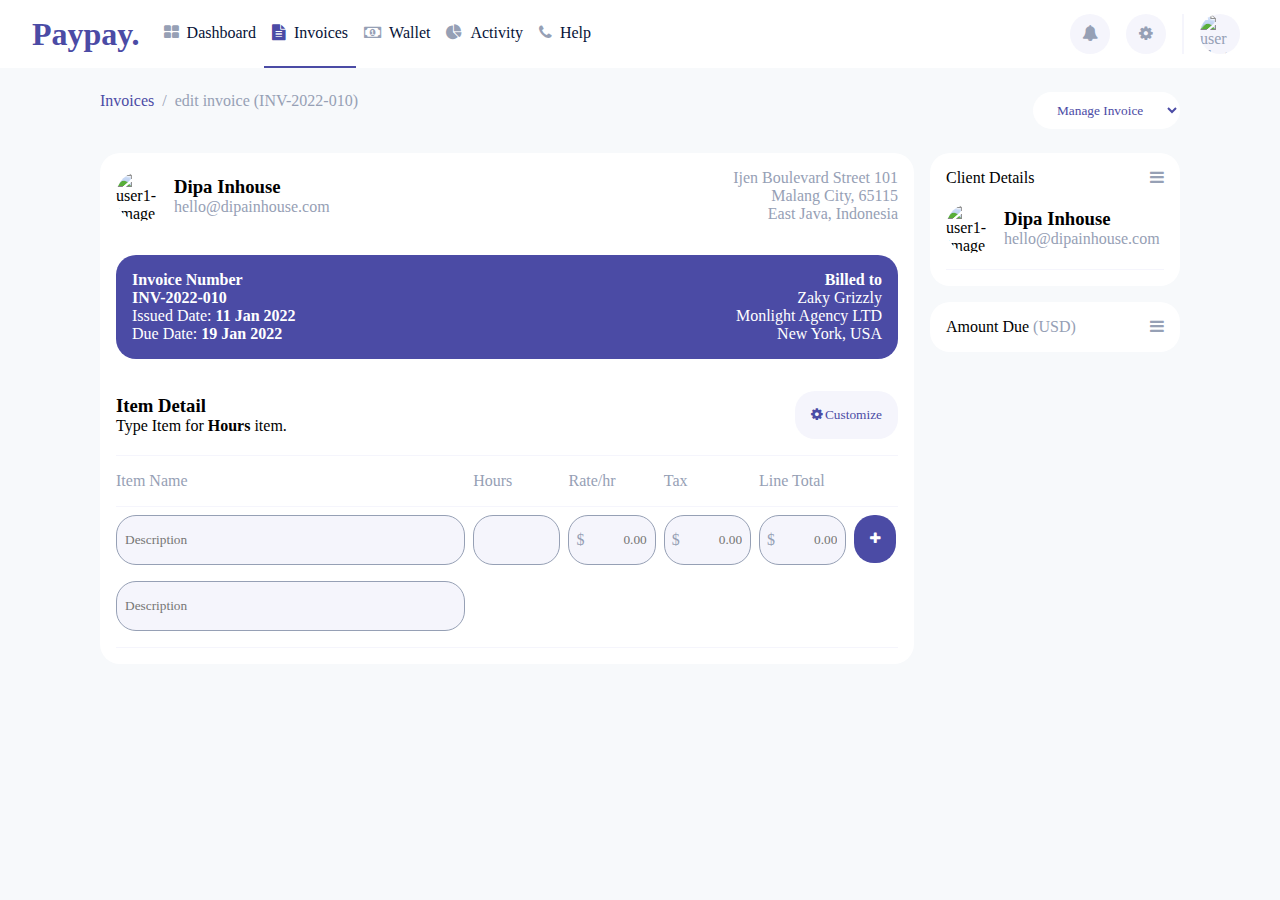
==== 3-paypay/index.html @ 8859565d "feat(setup): first look" ====
<!DOCTYPE html>
<html lang="en">
<head>
  <meta charset="UTF-8">
  <meta http-equiv="X-UA-Compatible" content="IE=edge">
  <meta name="viewport" content="width=device-width, initial-scale=1.0">
  <title>PayPay.</title>
  <link href="//maxcdn.bootstrapcdn.com/font-awesome/4.7.0/css/font-awesome.min.css" rel="stylesheet">
  <link rel="stylesheet" href="./css/style.css">
</head>
<body>
  <nav class="navbar">
    <div class="navbar-logo">
      <h1>Paypay.</h1>
    </div>
    <ul class="navbar-links">
      <li class="navbar-links__item"><a href="#"><i class="fa fa-th-large"></i><span>Dashboard</span></a></li>
      <li class="navbar-links__item active"><a href="#"><i class="fa fa-file-text"></i><span>Invoices</span></a></li>
      <li class="navbar-links__item"><a href="#"><i class="fa fa-money"></i><span>Wallet</span></a></li>
      <li class="navbar-links__item"><a href="#"><i class="fa fa-pie-chart"></i><span>Activity</span></a></li>
      <li class="navbar-links__item"><a href="#"><i class="fa fa-phone"></i><span>Help</span></a></li>
    </ul>

    <ul class="navbar-actions">
      <li class="navbar-actions__item"><a href="#"><i class="fa fa-bell"></i></a></li>
      <li class="navbar-actions__item"><a href="#"><i class="fa fa-cog"></i></a></li>
      <li class="navbar-actions__item separator"></li>
      <li class="navbar-actions__item"><a href="#"><img src="https://randomuser.me/api/portraits/men/93.jpg" alt="user photo"></a></li>
    </ul>
  </nav>
  <div class="container">
    <header>
      <ul class="breadcrumb">
        <li class="breadcrumb__item">Invoices</li>
        <li class="breadcrumb__item">edit invoice (INV-2022-010)</li>
      </ul>
  
      <select name="inv-actions" id="inv-actions" class="inv-actions">
        <option value="" class="inv-actions__item">Manage Invoice</option>
      </select>
    </header>
    <div class="flex gap-1">
      <main class="card flex-1 main-card">
        <div class="flex align-center justify-between">
          <div class="user-profile gap--5 flex align-center">
            <div class="user-image">
              <img src="https://randomuser.me/api/portraits/men/93.jpg" alt="user1-image">
            </div>
            <div class="user-details">
              <h3 class="user-details__name">Dipa Inhouse</h3>
              <p class="user-details__email">hello@dipainhouse.com</p>
            </div>
          </div>
          <ul class="user-address">
            <li class="user-address__item">Ijen Boulevard Street 101</li>
            <li class="user-address__item">Malang City, 65115</li>
            <li class="user-address__item">East Java, Indonesia</li>
          </ul>
        </div>
        <div class="card card-primary my-2 flex align-center justify-between">
          <ul class="text-left">
            <li><b>Invoice Number</b></li>
            <li><b>INV-2022-010</b></li>
            <li>Issued Date: <b>11 Jan 2022</b></li>
            <li>Due Date: <b>19 Jan 2022</b></li>
          </ul>
          <ul class="text-right">
            <li><b>Billed to</b></li>
            <li>Zaky Grizzly</li>
            <li>Monlight Agency LTD</li>
            <li>New York, USA</li>
          </ul>
        </div>
        <div class="table-head flex justify-between align-center my-1">
          <div>
            <h3 class="table-head__title">Item Detail</h3>
            <p class="table-head__subtitle">Type Item for <b>Hours</b> item.</p>
          </div>
          <button class="btn text-primary bg-light-gray"><i class="fa fa-cog"></i> <span>Customize</span></button>
        </div>
        <ul class="table-title border-y py-1 text-gray">
          <li>Item Name</li>
          <li>Hours</li>
          <li>Rate/hr</li>
          <li>Tax</li>
          <li>Line Total</li>
          <li></li>
        </ul>
        <ul class="table-row">
          <li><input type="text" placeholder="Description" class="input"></li>
          <li><input type="text" class="input"></li>
          <li class="input-money"><input type="text" placeholder="0.00" class="input"></li>
          <li class="input-money"><input type="text" placeholder="0.00" class="input"></li>
          <li class="input-money"><input type="text" placeholder="0.00" class="input"></li>
          <li><button class="btn bg-primary text-light"><i class="fa fa-plus"></i></button></li>
        </ul>
        <ul class="table-row__last">
          <li><input type="text" placeholder="Description" class="input"></li>
        </ul>
      </main>
      <aside class="flex-col gap-1">
        <div class="card">
          <div class="card-header flex">
            <p class="card-header__title">Client Details</p>
            <i class="card-header__action fa fa-bars"></i>
          </div>
          <div class="user-profile py-1 gap--5 flex align-center border-bottom">
            <div class="user-image">
              <img src="https://randomuser.me/api/portraits/men/93.jpg" alt="user1-image">
            </div>
            <div class="user-details">
              <h3 class="user-details__name">Dipa Inhouse</h3>
              <p class="user-details__email">hello@dipainhouse.com</p>
            </div>
          </div>
        </div>
        <div class="card">
          <div class="card-header flex">
            <p class="card-header__title">Amount Due <span>(USD)</span></p>
            <i class="card-header__action fa fa-bars"></i>
          </div>
        </div>
      </aside>
    </div>
  </div>
</body>
</html>
---- 3-paypay/css/style.css ----
* {
  margin: 0;
  padding: 0;
  box-sizing: border-box;
  font-family: gilroy;
}

:root {
  --primary-color: #4B4BA5;
  --light-blue-color: #F7F9FB;
  --blue-color: #2181E2;
  --light-gray-color: #F5F5FC;
  --gray-color: #96A0B5;
  --dark-color: #061237;
  --light-color: #fff;
  --border-radius: 20px;
}

ul {
  list-style: none;
}

a {
  color: inherit;
  text-decoration: none;
}

body {
  background-color: var(--light-blue-color);
}

.container {
  width: 90%;
  max-width: 1080px;
  margin: 0 auto;
}

.navbar {
  display: flex;
  gap: 1rem;
  align-items: center;
  background-color: var(--light-color);
  padding: 0 2rem;
  width: 100%;
}

.navbar-logo {
  color: var(--primary-color)
}

.navbar-links {
  display: flex;
  color: var(--gray-color);
  flex: 1;
}

.navbar-links__item {
  padding: 1.5rem .5rem;
}

.navbar-links__item span {
  color: var(--dark-color);
  padding-left: .5rem;
}

.navbar-links__item.active {
  color: var(--primary-color);
  border-bottom: 2px solid var(--primary-color);
}

.navbar-actions {
  display: flex;
}

.navbar-actions__item {
  background-color: var(--light-gray-color);
  color: var(--gray-color);
  width: 40px;
  height: 40px;
  margin: 0 .5rem;
  border-radius: 50%;
  display: grid;
  place-items: center;
  overflow: hidden;
}

.navbar-actions__item img {
  width: 100%;
}

.navbar-actions__item.separator {
  border-radius: 0;
  border-left: 2px solid var(--light-gray-color);
  background: none;
  width: 0px;
}

header {
  display: flex;
  padding: 1.5rem 0;
  justify-content: space-between;
}

.breadcrumb {
  display: flex;
  gap: .5rem;
}

.breadcrumb__item {
  color: var(--primary-color);
}

.breadcrumb__item:after {
  content: '/';
  margin-left: 8px;
  color: var(--gray-color);
}

.breadcrumb__item:last-child {
  color: var(--gray-color);
}

.breadcrumb__item:last-child:after {
  content: '';
  margin-left: 0;
}

.inv-actions {
  /* appearance: none; */
  background-color: var(--light-color);
  color: var(--primary-color);
  border: none;
  padding: 10px 20px;
  /* font-weight: bold; */
  border-radius: var(--border-radius);
}

.card {
  border-radius: var(--border-radius);
  background-color: var(--light-color);
  padding: 1rem;
  min-width: 250px;
}

.card-primary {
  background: var(--primary-color);
  color: var(--light-color)
}

.card-header {
  display: flex;
  justify-content: space-between;
}

.card-header .card-header__action,
.card-header span {
  color: var(--gray-color);
}

.user-image {
  width: 50px;
  height: 50px;
  border-radius: 50%;
  overflow: hidden;
}

.user-image img {
  width: 100%;
}

/* .user-details {
  height: 65%;
  display: flex;
  flex-direction: column;
  justify-content: space-between;
} */

.user-details__email {
  color: var(--gray-color);
}

.user-address {
  text-align: right;
  color: var(--gray-color);
}

.btn {
  border: none;
  outline: none;
  padding: 1rem;
  background: var(--light-color);
  border-radius: var(--border-radius);
}

.table-row,
.table-row__last,
.table-title {
  display: grid;
  gap: .5rem;
  padding: .5rem 0;
  /* border-top: 1px solid var(--light-gray-color); */
  grid-template-columns: 8fr 2fr 2fr 2fr 2fr 1fr;
}

.table-row__last {
  padding-bottom: 1rem;
  border-bottom: 1px solid var(--light-gray-color);
}

.input {
  width: 100%;
  /* margin: 0 auto; */
  outline: none;
  border: 1px solid var(--gray-color);
  background-color: var(--light-gray-color);
  padding: 1rem .5rem;
  border-radius: var(--border-radius);
}

.input-money {
  position: relative;
}

.input-money .input {
  padding-left: 1rem;
  text-align: right;
}

.input-money:before {
  content: '$';
  position: absolute;
  top: 50%;
  left: .5rem;
  transform: translateY(-50%);
  color: var(--gray-color);
}


































/* Generic / Atomic classes */

.flex {
  display: flex;
}

.flex-1 {
  flex: 1;
}

.gap--5 {
  gap: .5rem;
}

.gap-1 {
  gap: 1rem;
}

.gap-2 {
  gap: 1.5rem;
}

.gap-3 {
  gap: 2rem;
}

.flex-col {
  display: flex;
  flex-direction: column;
}

.justify-between {
  justify-content: space-between;
}

.justify-center {
  justify-content: center;
}

.align-center {
  align-items: center;
}

.mt-1 {
  margin-top: 1rem;
}
.mb-1 {
  margin-bottom: 1rem;
}
.my-1 {
  margin: 1rem 0;
}
.mx-1 {
  margin: 0 1rem;
}

.pt-1 {
  padding-top: 1rem;
}
.pb-1 {
  padding-bottom: 1rem;
}
.py-1 {
  padding: 1rem 0;
}
.px-1 {
  padding: 0 1rem;
}

.mt-2 {
  margin-top: 2rem;
}
.mb-2 {
  margin-bottom: 2rem;
}
.my-2 {
  margin: 2rem 0;
}
.mx-2 {
  margin: 0 2rem;
}

.mt--5 {
  margin-top: .5rem;
}
.mb--5 {
  margin-bottom: .5rem;
}
.my--5 {
  margin: .5rem 0;
}
.mx--5 {
  margin: 0 .5rem;
}

hr.separator {
  border: .1px solid var(--gray-color);
}

.border-bottom {
  border-bottom: 1px solid var(--light-gray-color);
}

.border-top {
  border-top: 1px solid var(--light-gray-color);
}

.border-y {
  border-top: 1px solid var(--light-gray-color);
  border-bottom: 1px solid var(--light-gray-color);
}

.border {
  border-bottom: 1px solid var(--light-gray-color);
}

.text-left {
  text-align: left;
}

.text-right {
  text-align: right;
}

.text-primary {
  color: var(--primary-color) !important;
}

.text-gray {
  color: var(--gray-color);
}

.text-light {
  color: var(--light-color);
}

.bg-light-gray {
  background-color: var(--light-gray-color) !important;
}

.bg-gray {
  background-color: var(--gray-color) !important;
}

.bg-primary {
  background-color: var(--primary-color);
}
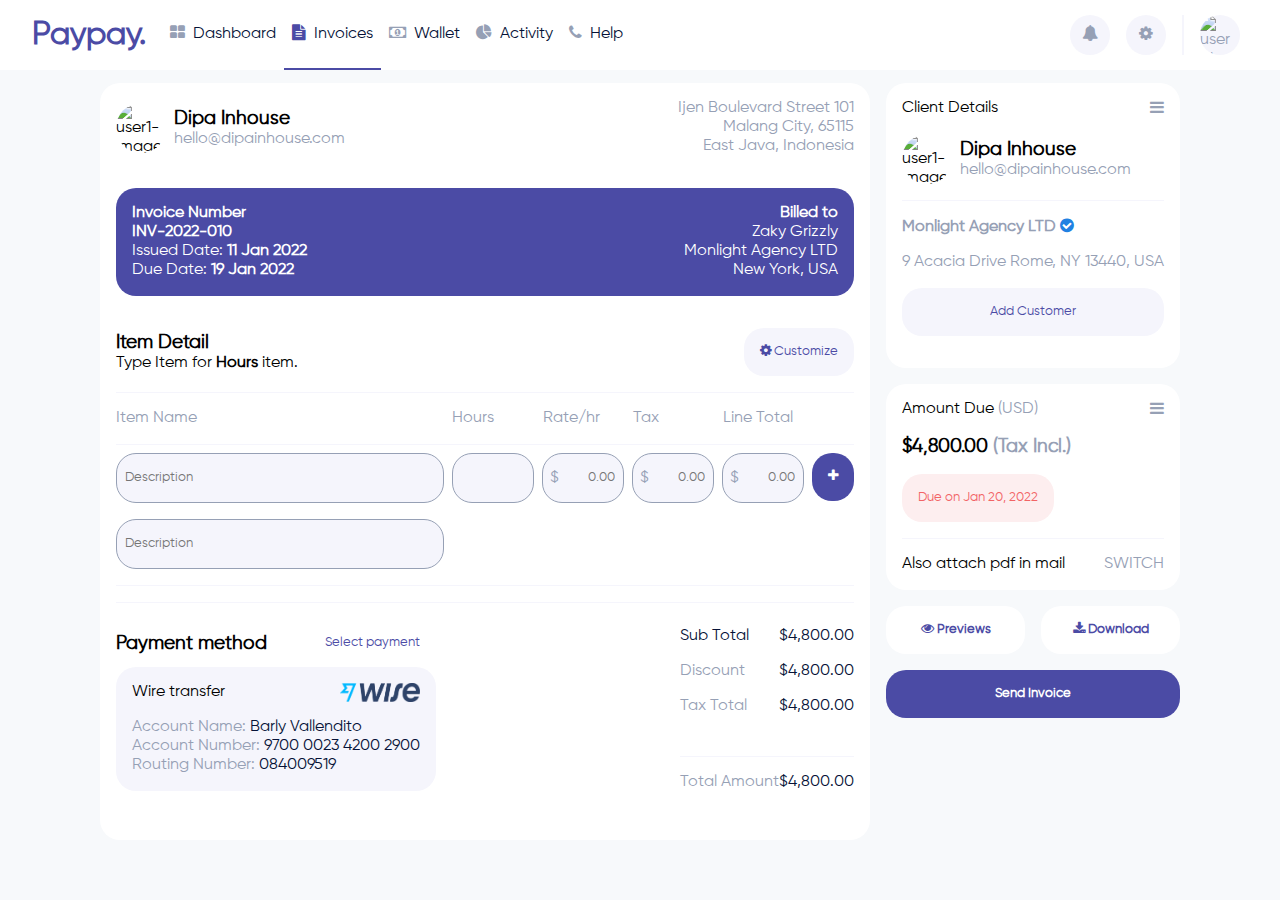
==== commit ac9ee895: "feat(paypay): complete the remaining parts" ====
--- a/3-paypay/index.html
+++ b/3-paypay/index.html
@@ -40,7 +40,7 @@
       </select>
     </header>
     <div class="flex gap-1">
-      <main class="card flex-1 main-card">
+      <main class="card flex-1 main-card mb-1">
         <div class="flex align-center justify-between">
           <div class="user-profile gap--5 flex align-center">
             <div class="user-image">
@@ -97,6 +97,33 @@
         <ul class="table-row__last">
           <li><input type="text" placeholder="Description" class="input"></li>
         </ul>
+        <footer class="border-top mt-1 py-1 flex justify-between">
+          <section class="payment">
+            <div class="payment-title flex justify-between align-center">
+              <h3>Payment method</h3>
+              <button class="btn text-primary">Select payment</button>
+            </div>
+            <div class="card bg-light-gray">
+              <div class="payment-method flex justify-between align-center">
+                <p>Wire transfer</p>
+                <img src="./img/wise-logo.png" alt="wise-transfer-logo">
+              </div>
+              <ul class="text-gray pt-1">
+                <li>Account Name: <span class="text-dark">Barly Vallendito</span></li>
+                <li>Account Number: <span class="text-dark">9700 0023 4200 2900</span></li>
+                <li>Routing Number: <span class="text-dark">084009519</span></li>
+              </ul>
+            </div>
+          </section>
+          <section class="summary">
+            <ul class="text-gray">
+              <li class="text-dark flex justify-between py--5"><span>Sub Total</span><span>$4,800.00</span></li>
+              <li class="flex justify-between py--5"><span>Discount</span><span class="text-dark">$4,800.00</span></li>
+              <li class="flex justify-between py--5"><span>Tax Total</span><span class="text-dark">$4,800.00</span></li>
+              <li class="flex justify-between border-top py-1 mt-2"><span>Total Amount</span><span class="text-dark">$4,800.00</span></li>
+            </ul>
+          </section>
+        </footer>
       </main>
       <aside class="flex-col gap-1">
         <div class="card">
@@ -113,13 +140,31 @@
               <p class="user-details__email">hello@dipainhouse.com</p>
             </div>
           </div>
+          <div class="user-address py-1 text-left flex flex-col">
+            <h4>Monlight Agency LTD <i class="fa fa-check-circle color-skyblue"></i></h4>
+            <p class="my-1">9 Acacia Drive Rome, NY 13440, USA</p>
+            <button class="btn bg-light-gray text-primary">Add Customer</button>
+          </div>
         </div>
         <div class="card">
           <div class="card-header flex">
             <p class="card-header__title">Amount Due <span>(USD)</span></p>
             <i class="card-header__action fa fa-bars"></i>
           </div>
+          <div class="card-body py-1 border-bottom">
+            <h3 class="bold">$4,800.00 <span class="text-gray">(Tax Incl.)</span></h3>
+            <button class="text-red bg-light-red btn mt-1" disabled>Due on Jan 20, 2022</button>
+          </div>
+          <div class="card-footer flex mt-1 justify-between">
+            <p>Also attach pdf in mail</p>
+            <span class="text-gray">SWITCH</span>
+          </div>
         </div>
+        <div class="flex gap-1 align-center">
+          <button class="btn text-primary bg-light bold w-100"><i class="fa fa-eye"></i> Previews</button>
+          <button class="btn text-primary bg-light bold w-100"><i class="fa fa-download"></i> Download</button>
+        </div>
+        <button class="btn bg-primary text-light bold">Send Invoice</button>
       </aside>
     </div>
   </div>
--- a/3-paypay/css/style.css
+++ b/3-paypay/css/style.css
@@ -1,3 +1,10 @@
+@font-face {
+   font-family: 'gilroy';
+    src: url('../fonts/gilroy/Gilroy-Regular.ttf') format('truetype');
+   font-weight: normal;
+   font-style: normal;
+}
+
 * {
   margin: 0;
   padding: 0;
@@ -9,10 +16,13 @@
   --primary-color: #4B4BA5;
   --light-blue-color: #F7F9FB;
   --blue-color: #2181E2;
+  --skyblue-color: #2181E2;
+  --light-red-color: #FDEEEF;
   --light-gray-color: #F5F5FC;
   --gray-color: #96A0B5;
   --dark-color: #061237;
   --light-color: #fff;
+  --red-color: #f26365;
   --border-radius: 20px;
 }
 
@@ -42,6 +52,7 @@
   background-color: var(--light-color);
   padding: 0 2rem;
   width: 100%;
+  position: fixed;
 }
 
 .navbar-logo {
@@ -235,6 +246,10 @@
   color: var(--gray-color);
 }
 
+.payment-method img {
+  max-width: 80px;
+}
+
 
 
 
@@ -269,6 +284,14 @@
 
 
 /* Generic / Atomic classes */
+
+.color-blue {
+  color: var(--blue-color);
+}
+
+.color-skyblue {
+  color: var(--skyblue-color);
+}
 
 .flex {
   display: flex;
@@ -299,6 +322,10 @@
   flex-direction: column;
 }
 
+.justify-around {
+  justify-content: space-around;
+}
+
 .justify-between {
   justify-content: space-between;
 }
@@ -361,6 +388,27 @@
 }
 .mx--5 {
   margin: 0 .5rem;
+}
+
+.pt--5 {
+  padding-top: .5rem;
+}
+.pb--5 {
+  padding-bottom: .5rem;
+}
+.py--5 {
+  padding: .5rem 0;
+}
+.px--5 {
+  padding: 0 .5rem;
+}
+
+.w-100 {
+  width: 100% !important;
+}
+
+.h-100 {
+  height: 100% !important;
 }
 
 hr.separator {
@@ -400,10 +448,30 @@
   color: var(--gray-color);
 }
 
+.text-dark {
+  color: var(--dark-color);
+}
+
+.text-light-gray {
+  color: var(--light-gray-color) !important;
+}
+
+.text-red {
+  color: var(--red-color) !important;
+}
+
 .text-light {
   color: var(--light-color);
 }
 
+.bg-red {
+  background-color: var(--light-red) !important;
+}
+
+.bg-light-red {
+  background-color: var(--light-red-color) !important;
+}
+
 .bg-light-gray {
   background-color: var(--light-gray-color) !important;
 }
@@ -416,4 +484,8 @@
   background-color: var(--primary-color);
 }
 
-
+.bold {
+  font-weight: bold;
+}
+
+
